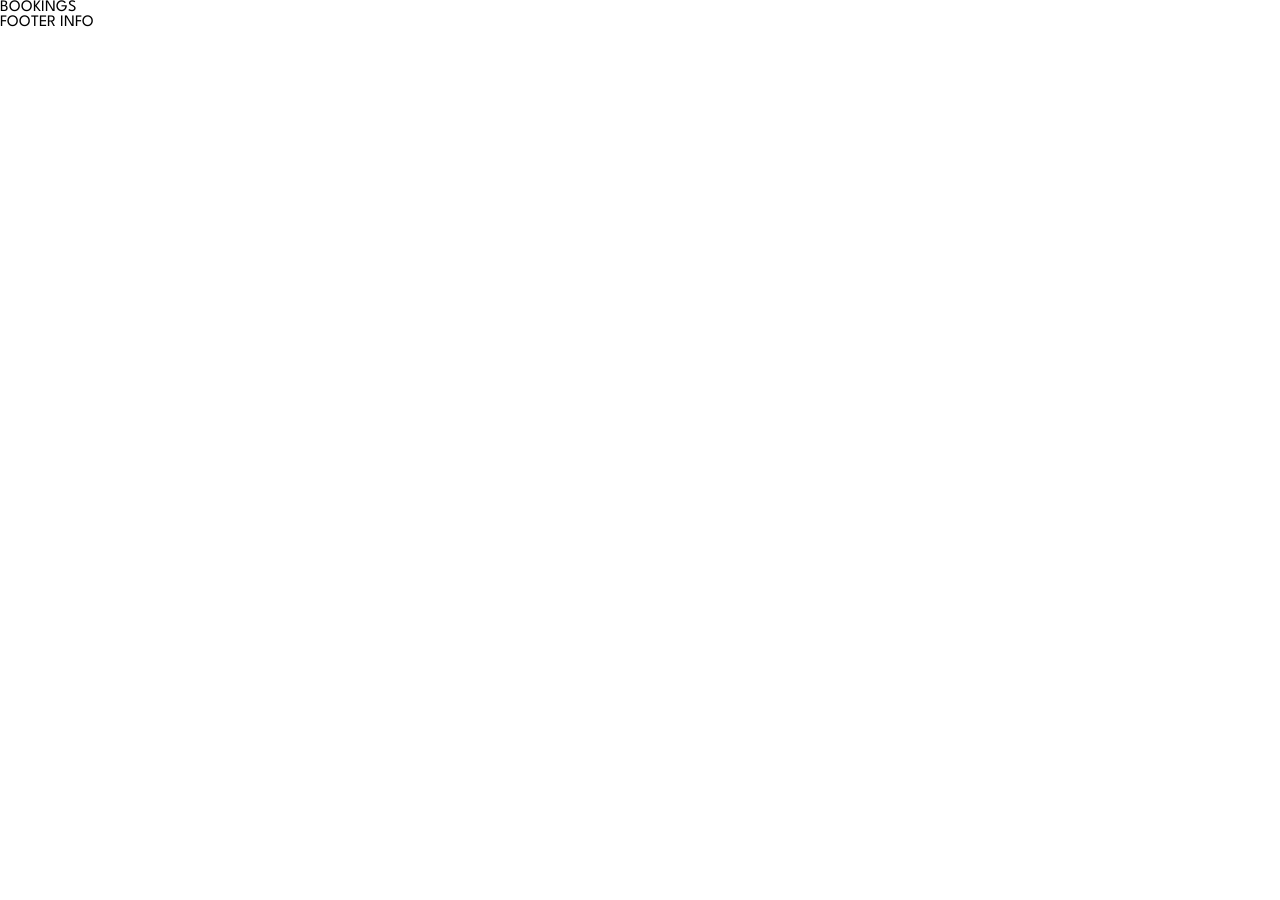
==== booking.html @ 35d2791a "Initial commit" ====
<!DOCTYPE html>
<html lang="en">

<head>
    <meta charset="UTF-8">
    <meta name="viewport" content="width=device-width, initial-scale=1.0">
    <title>Book a table | Dine</title>

    <meta
        name="description"
        content="Reserve your table at Dine and enjoy exceptional food, locally sourced produce and an unforgettable dining experience."
    >

    <link rel="stylesheet" href="/assets/css/styles.css">
</head>

<body class="page-booking">
    <main>
        <section id="anchor-id" class="bookings">
            BOOKINGS
        </section>
    </main>
    <footer class="page-footer">
        <div class="section-content-wrapper">
            FOOTER INFO
        </div>
    </footer>

    <script src="/assets/js/main.js"></script>
</body>

</html>
---- assets/css/styles.css ----
@font-face {
    font-family: "League Spartan";
    src: url("/assets/fonts/LeagueSpartan-VariableFont_wght.ttf") format("truetype");
    font-weight: 100 900;
    font-style: normal;
    font-display: swap;
}

/* CSS Reset */

*,
*::before,
*::after {
    box-sizing: border-box;
}

* {
    margin: 0;
    padding: 0;
    font: inherit;
}

html {
    font-size: 16px;
    scroll-behavior: smooth;
}

@media (prefers-reduced-motion: reduce) {
    html {
        scroll-behavior: auto;
    }
}

body {
    position: relative;
    min-height: 100vh;
}

img,
picture,
svg,
video {
    display: block;
    max-width: 100%;
}

/* Colors */

:root {
    --colors-neutral-950: #000;
    --colors-neutral-900: #111;
    --colors-neutral-700: #444;
    --colors-neutral-600: #4C4C4C;
    --colors-neutral-400: #8E8E8E;
    --colors-neutral-100: #EDEDED;
    --colors-neutral-0: #FFF;

    --colors-slate-800: #242B37;
    --colors-slate-500: #5C6779;

    --colors-red-500: #B54949;
    --colors-stone-500: #9E7F66;
}

/* Utilities */

/* Typography */

body {
    font-family: "League Spartan", sans-serif;
}

/* Page styles */

.page-home {

}

.page-booking {

}

/* Main styles */

main {

}

/* Footer styles */

.page-footer {

}

/* Section styles */

.hero {

}

.usps {

}

.menu-highlights {

}

.events {

}

.bookings-link {

}

.bookings {
    
}
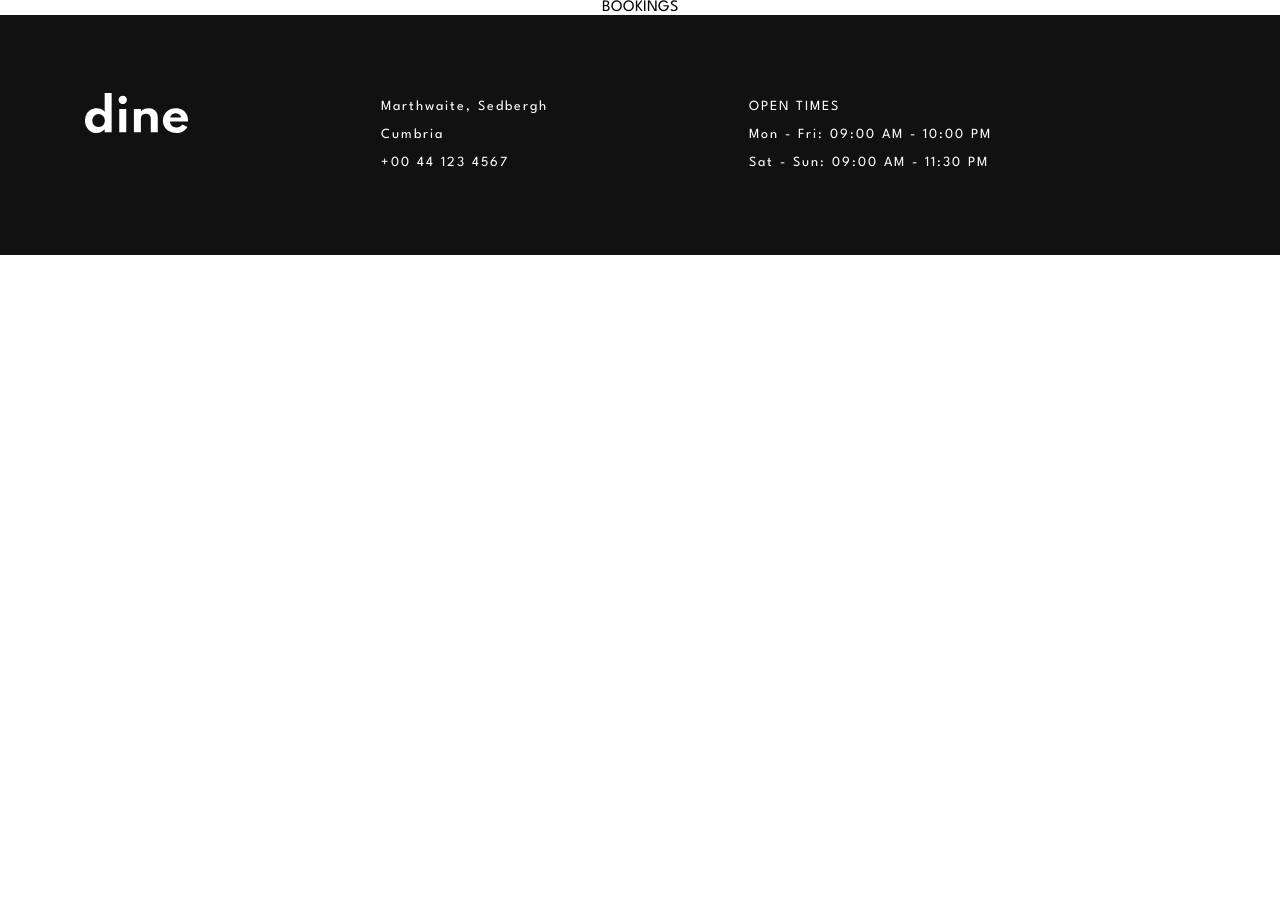
==== commit b248ff73: "Add booking links" ====
--- a/booking.html
+++ b/booking.html
@@ -6,10 +6,8 @@
     <meta name="viewport" content="width=device-width, initial-scale=1.0">
     <title>Book a table | Dine</title>
 
-    <meta
-        name="description"
-        content="Reserve your table at Dine and enjoy exceptional food, locally sourced produce and an unforgettable dining experience."
-    >
+    <meta name="description"
+        content="Reserve your table at Dine and enjoy exceptional food, locally sourced produce and an unforgettable dining experience.">
 
     <link rel="stylesheet" href="/assets/css/styles.css">
 </head>
@@ -22,7 +20,23 @@
     </main>
     <footer class="page-footer">
         <div class="section-content-wrapper">
-            FOOTER INFO
+            <img src="assets/images/logo.svg" alt="" class="logo">
+            <div class="footer-info-wrapper paragraph-xsmall">
+                <address class="contact">
+                    <p>
+                        Marthwaite, Sedbergh<br>
+                        Cumbria<br>
+                        <a href="tel:+00441234567" class="phone">+00 44 123 4567</a>
+                    </p>
+                </address>
+                <div class="opening-hours">
+                    <p>
+                        Open Times<br>
+                        Mon - Fri: 09:00 AM - 10:00 PM<br>
+                        Sat - Sun: 09:00 AM - 11:30 PM
+                    </p>
+                </div>
+            </div>
         </div>
     </footer>
 
--- a/assets/css/styles.css
+++ b/assets/css/styles.css
@@ -64,56 +64,1014 @@
 
 /* Utilities */
 
+.visibility-hidden {
+    position: absolute;
+    width: 1px;
+    height: 1px;
+    padding: 0;
+    margin: -1px;
+    overflow: hidden;
+    clip: rect(0, 0, 0, 0);
+    white-space: nowrap;
+    border: 0;
+}
+
+.animated-title {
+    opacity: 0;
+    transition: opacity 1s ease-in-out;
+
+    &.is-visible {
+        opacity: 1;
+    }
+}
+
 /* Typography */
 
 body {
     font-family: "League Spartan", sans-serif;
 }
 
+.heading-1 {
+    font-size: 2rem;
+    font-style: normal;
+    font-weight: 300;
+    line-height: 125%;
+    letter-spacing: -0.025rem;
+
+    @media screen and (min-width: 768px) {
+        font-size: 3rem;
+        line-height: 133%;
+        letter-spacing: -0.0375rem;
+
+        @media screen and (min-width: 1024px) {
+            font-size: 5rem;
+            font-weight: 300;
+            line-height: 100%;
+            letter-spacing: -0.0625rem;
+        }
+    }
+}
+
+.heading-2 {
+    font-feature-settings: 'liga' off, 'clig' off;
+    font-size: 2rem;
+    font-style: normal;
+    font-weight: 700;
+    line-height: 125%;
+    letter-spacing: -0.025rem;
+    text-wrap: balance;
+
+    @media screen and (min-width: 768px) {
+        font-size: 3rem;
+        line-height: 100%;
+        letter-spacing: -0.03125rem;
+    }
+}
+
+.heading-3 {
+    font-feature-settings: 'liga' off, 'clig' off;
+    font-size: 1.25rem;
+    font-style: normal;
+    font-weight: 700;
+    line-height: 120%;
+    letter-spacing: -0.01563rem;
+    text-wrap: balance;
+}
+
+.paragraph-regular {
+    font-size: 1rem;
+    font-style: normal;
+    font-weight: 400;
+    line-height: 162.5%;
+
+    @media screen and (min-width: 768px) {
+        font-size: 1.25rem;
+        line-height: 1.875rem;
+    }
+}
+
+.paragraph-small {
+    font-size: 1rem;
+    font-style: normal;
+    font-weight: 400;
+    line-height: 162.5%;
+}
+
+.paragraph-xsmall {
+    font-feature-settings: 'liga' off, 'clig' off;
+    font-size: 0.875rem;
+    font-style: normal;
+    font-weight: 400;
+    line-height: 200%;
+    letter-spacing: 0.125rem;
+}
+
+.btn-book-a-table {
+    font-size: 1.0625rem;
+    font-style: normal;
+    font-weight: 600;
+    line-height: 95%;
+    letter-spacing: 0.15625rem;
+}
+
+.btn-event {
+    font-feature-settings: 'liga' off, 'clig' off;
+    font-size: 1.0625rem;
+    font-style: normal;
+    font-weight: 600;
+    line-height: 95%;
+    letter-spacing: 0.15625rem;
+    text-transform: uppercase;
+}
+
 /* Page styles */
 
-.page-home {
-
-}
-
-.page-booking {
-
-}
+.page-home {}
+
+.page-booking {}
 
 /* Main styles */
 
 main {
-
+    width: 100%;
 }
 
 /* Footer styles */
 
 .page-footer {
-
+    width: 100%;
+    min-height: 440px;
+    display: flex;
+    justify-content: center;
+    align-items: center;
+    overflow: hidden;
+    background-color: var(--colors-neutral-900);
+    color: var(--colors-neutral-0);
+
+    @media screen and (min-width: 768px) {
+        min-height: 328px;
+
+        @media screen and (min-width: 1024px) {
+            min-height: 240px;
+        }
+    }
+
+    .section-content-wrapper {
+        width: 87.2%;
+        display: flex;
+        flex-direction: column;
+        align-items: center;
+        gap: 40px;
+
+        @media screen and (min-width: 768px) {
+            width: 89.71%;
+            flex-direction: row;
+            justify-content: space-between;
+            align-items: flex-start;
+
+            @media screen and (min-width: 1024px) {
+                width: calc(100% - 40px);
+                max-width: 1110px;
+            }
+        }
+
+        .footer-info-wrapper {
+            display: flex;
+            flex-direction: column;
+            align-items: center;
+            gap: 32px;
+            text-align: center;
+
+            @media screen and (min-width: 768px) {
+                width: 66.18%;
+                align-items: flex-start;
+                text-align: left;
+
+                @media screen and (min-width: 1024px) {
+                    width: 73.33%;
+                    flex-direction: row;
+                    gap: unset;
+                    justify-content: space-between;
+                }
+            }
+
+            .contact {
+                @media screen and (min-width: 1024px) {
+                    width: 29.98%;
+                }
+
+                .phone {
+                    &:link,
+                    &:visited,
+                    &:hover,
+                    &:active {
+                        color: var(--colors-neutral-0);
+                        text-decoration: none;
+                    }
+                }
+            }
+
+            .opening-hours {
+                @media screen and (min-width: 1024px) {
+                    width: 54.79%;
+                }
+
+                p {
+                    &::first-line {
+                        text-transform: uppercase;
+                    }
+                }
+            }
+        }
+    }
 }
 
 /* Section styles */
 
+/* -- All sections styles */
+
+section {
+    width: 100%;
+    display: flex;
+    justify-content: center;
+    overflow: hidden;
+
+    .section-content-wrapper {
+        width: 87.2%;
+
+        @media screen and (min-width: 768px) {
+            width: 74.74%;
+
+            @media screen and (min-width: 1024px) {
+                width: calc(100% - 40px);
+                max-width: 1110px;
+            }
+        }
+    }
+}
+
+/* -- Single sections styles */
+
 .hero {
-
+    min-height: 748px;
+
+    background-image: image-set(url("../images/homepage/hero-bg-mobile.jpg") 1x,
+            url("../images/homepage/hero-bg-mobile@2x.jpg") 2x);
+
+    background-size: cover;
+    background-position: center;
+    background-repeat: no-repeat;
+
+    @media screen and (min-width: 768px) {
+        min-height: 992px;
+
+        background-image: image-set(url("../images/homepage/hero-bg-tablet.jpg") 1x,
+                url("../images/homepage/hero-bg-tablet@2x.jpg") 2x);
+
+        @media screen and (min-width: 1024px) {
+            min-height: 820px;
+
+            background-image: image-set(url("../images/homepage/hero-bg-desktop.jpg") 1x,
+                    url("../images/homepage/hero-bg-desktop@2x.jpg") 2x);
+        }
+    }
+
+    .section-content-wrapper {
+        display: flex;
+        flex-direction: column;
+        align-items: center;
+        padding-top: 232px;
+        color: var(--colors-neutral-0);
+        text-align: center;
+
+        @media screen and (min-width: 768px) {
+            width: 89.71%;
+            padding-top: 374px;
+
+            @media screen and (min-width: 1024px) {
+                align-items: flex-start;
+                padding-top: 65px;
+                text-align: left;
+
+                &>* {
+                    max-width: 508px;
+                }
+            }
+        }
+
+        .hero-heading {
+            margin-top: 40px;
+
+            @media screen and (min-width: 1024px) {
+                margin-top: 153px;
+            }
+        }
+
+        .hero-paragraph {
+            margin-top: 20px;
+
+            @media screen and (min-width: 1024px) {
+                margin-top: 10px;
+            }
+        }
+
+        .btn-book-a-table {
+            margin-top: 48px;
+
+            @media screen and (min-width: 768px) {
+                margin-top: 56px;
+
+                @media screen and (min-width: 1024px) {
+                    margin-top: 40px;
+                }
+            }
+        }
+    }
 }
 
 .usps {
-
+    position: relative;
+    margin-top: -72px;
+    padding-bottom: 106px;
+
+    @media screen and (min-width: 768px) {
+        margin-top: -96px;
+        padding-bottom: 120px;
+
+        @media screen and (min-width: 1024px) {
+            margin-top: -70px;
+            margin-bottom: -80px;
+            padding-bottom: 0;
+        }
+    }
+
+    &::before {
+        @media screen and (min-width: 768px) {
+            content: "";
+            position: absolute;
+            top: 196px;
+            right: 50.78%;
+            width: 895px;
+            height: 320px;
+            background-image: url("/assets/images/patterns/pattern-curve-top-right.svg");
+            background-repeat: no-repeat;
+
+            @media screen and (min-width: 1024px) {
+                top: 320px;
+                right: unset;
+                left: 0;
+            }
+        }
+    }
+
+    &::after {
+        @media screen and (min-width: 768px) {
+            content: "";
+            position: absolute;
+            bottom: 0;
+            left: 50%;
+            width: 895px;
+            height: 320px;
+            background-image: url("/assets/images/patterns/pattern-curve-top-left.svg");
+            background-repeat: no-repeat;
+
+            @media screen and (min-width: 1024px) {
+                bottom: 80px;
+                left: unset;
+                right: 0;
+            }
+        }
+    }
+
+    .section-content-wrapper {
+        display: flex;
+        flex-direction: column;
+        align-items: center;
+        gap: 106px;
+        text-align: center;
+        color: var(--colors-slate-800);
+
+        @media screen and (min-width: 768px) {
+            gap: 120px;
+
+            @media screen and (min-width: 1024px) {
+                gap: 121px;
+                text-align: left;
+            }
+        }
+
+        .usp {
+            display: flex;
+            flex-direction: column;
+            align-items: center;
+
+            @media screen and (min-width: 1024px) {
+                flex-direction: row;
+                justify-content: space-between;
+            }
+
+            &.usp-bottom {
+                @media screen and (min-width: 1024px) {
+                    flex-direction: row-reverse;
+                }
+            }
+
+            .usp-image {
+                margin-bottom: 48px;
+                box-shadow: 0 75px 100px -50px rgba(56, 66, 85, 0.50);
+
+                @media screen and (min-width: 768px) {
+                    margin-bottom: 56px;
+
+                    @media screen and (min-width: 1024px) {
+                        width: 48.64%;
+                        margin-bottom: 0;
+                    }
+                }
+
+                &.image-right {
+                    position: relative;
+
+                    &::after {
+                        @media screen and (min-width: 768px) {
+                            content: "";
+                            position: absolute;
+                            bottom: 56px;
+                            right: -58px;
+                            width: 160px;
+                            height: 76px;
+                            background-image: url("/assets/images/patterns/pattern-lines.svg");
+                            background-repeat: no-repeat;
+
+                            @media screen and (min-width: 1024px) {
+                                bottom: 362px;
+                                right: -114px;
+                            }
+                        }
+                    }
+                }
+            }
+
+            .usp-text {
+                display: flex;
+                flex-direction: column;
+                align-items: center;
+
+                @media screen and (min-width: 768px) {
+                    width: 79.76%;
+
+                    @media screen and (min-width: 1024px) {
+                        width: 40.09%;
+                        align-items: flex-start;
+                    }
+                }
+
+                .usp-divider {
+                    margin-bottom: 32px;
+
+                    @media screen and (min-width: 768px) {
+                        margin-bottom: 40px;
+
+                        @media screen and (min-width: 1024px) {
+                            margin-bottom: 48px;
+                        }
+                    }
+                }
+
+                .usp-heading {
+                    margin-bottom: 12px;
+
+                    @media screen and (min-width: 768px) {
+                        margin-bottom: 24px;
+                    }
+                }
+            }
+        }
+    }
 }
 
 .menu-highlights {
-
+    background-color: var(--colors-neutral-900);
+
+    .section-content-wrapper {
+        display: flex;
+        flex-direction: column;
+        align-items: center;
+        padding: 90px 0 47px 0;
+        text-align: center;
+        color: var(--colors-neutral-0);
+
+        @media screen and (min-width: 768px) {
+            padding: 97px 0 73px 0;
+
+            @media screen and (min-width: 1024px) {
+                flex-direction: row;
+                justify-content: space-between;
+                align-items: flex-start;
+                padding: 200px 0 120px 0;
+                text-align: left;
+            }
+        }
+
+        .intro {
+            display: flex;
+            flex-direction: column;
+            align-items: center;
+            margin-bottom: 56px;
+
+            @media screen and (min-width: 768px) {
+                width: 77.53%;
+                margin-bottom: unset;
+
+                @media screen and (min-width: 1024px) {
+                    width: 40.09%;
+                    align-items: flex-start;
+                }
+            }
+
+            .highlights-divider {
+                margin-bottom: 40px;
+
+                @media screen and (min-width: 768px) {
+                    margin-bottom: 43px;
+
+                    @media screen and (min-width: 1024px) {
+                        margin-bottom: 48px;
+                    }
+                }
+            }
+
+            .intro-heading {
+                margin-bottom: 12px;
+
+                @media screen and (min-width: 768px) {
+                    margin-bottom: 30px;
+
+                    @media screen and (min-width: 1024px) {
+                        margin-bottom: 24px;
+                    }
+                }
+            }
+        }
+
+        .highlights {
+            display: flex;
+            flex-direction: column;
+            align-items: center;
+            gap: 24px;
+            padding: 24px 0 20px 0;
+            list-style-type: none;
+
+            @media screen and (min-width: 768px) {
+                gap: unset;
+                padding: 24px 0 0 0;
+
+                @media screen and (min-width: 1024px) {
+                    width: 48.65%;
+                    padding: 55px 0 0 0;
+                }
+            }
+
+            .highlight {
+                display: flex;
+                flex-direction: column;
+                align-items: center;
+                padding: 0 0 20px 0;
+                border-bottom: 1px solid rgb(from var(--colors-neutral-0) r g b / 0.1494);
+
+                @media screen and (min-width: 768px) {
+                    flex-direction: row;
+                    align-items: flex-start;
+                    gap: 62px;
+                    padding: 24px 0;
+
+                    @media screen and (min-width: 1024px) {
+                        &:first-child {
+                            padding: 0 0 24px 0;
+                        }
+
+                        &:last-child {
+                            padding: 24px 0 0 0;
+                        }
+                    }
+                }
+
+                &:last-child {
+                    border-bottom: unset;
+                }
+
+                .highlight-image {
+                    margin-bottom: 40px;
+
+                    @media screen and (min-width: 768px) {
+                        position: relative;
+                        width: 128px;
+                        height: 96px;
+                        flex: 0 0 128px;
+                        margin-bottom: unset;
+
+                        &::after {
+                            content: "";
+                            position: absolute;
+                            top: 18px;
+                            right: -32px;
+                            width: 32px;
+                            height: 1px;
+                            background-color: var(--colors-stone-500);
+                        }
+
+                        img {
+                            width: 100%;
+                            height: 100%;
+                            object-fit: cover;
+                        }
+                    }
+                }
+
+                .highlight-description {
+                    @media screen and (min-width: 768px) {
+                        padding: 7px 0;
+                        text-align: left;
+                    }
+
+                    .highlight-heading {
+                        margin-bottom: 8px;
+
+                        @media screen and (min-width: 768px) {
+                            margin-bottom: 6px;
+                        }
+                    }
+                }
+            }
+        }
+    }
 }
 
 .events {
-
+    position: relative;
+
+    &::before {
+        @media screen and (min-width: 768px) {
+            content: "";
+            position: absolute;
+            top: 0;
+            right: 50.78%;
+            width: 895px;
+            height: 320px;
+            background-image: url("/assets/images/patterns/pattern-curve-top-right.svg");
+            background-repeat: no-repeat;
+
+            @media screen and (min-width: 1024px) {
+                right: 62.15%;
+            }
+        }
+    }
+
+    .section-content-wrapper {
+        padding: 80px 0 95px 0;
+
+        @media screen and (min-width: 768px) {
+            padding: 120px 0 121px 0;
+
+            @media screen and (min-width: 1024px) {
+                padding: 160px 0;
+                display: flex;
+                justify-content: center;
+                gap: 120px;
+            }
+        }
+
+        .events-images-container {
+            position: relative;
+            display: grid;
+            justify-content: center;
+
+            @media screen and (min-width: 1024px) {
+                width: 48.65%;
+            }
+
+            &::before {
+                @media screen and (min-width: 768px) {
+                    content: "";
+                    position: absolute;
+                    top: -38px;
+                    left: -58px;
+                    z-index: 10;
+                    width: 160px;
+                    height: 76px;
+                    background-image: url("/assets/images/patterns/pattern-lines.svg");
+                    background-repeat: no-repeat;
+
+                    @media screen and (min-width: 1024px) {
+                        left: -40px;
+                    }
+                }
+            }
+
+            .events-image {
+                width: fit-content;
+                grid-area: 1/1;
+                opacity: 0;
+                transition: opacity .8s ease-in-out;
+                box-shadow: 0 75px 100px -50px rgba(56, 66, 85, 0.50);
+
+                &.active {
+                    opacity: 1;
+                }
+            }
+        }
+
+        .events-wrapper {
+            display: flex;
+            flex-direction: column-reverse;
+
+            @media screen and (min-width: 1024px) {
+                width: 40.09%;
+                flex-direction: column;
+                justify-content: center;
+            }
+
+            .events-descriptions-container {
+                display: grid;
+
+                @media screen and (min-width: 768px) {
+                    justify-items: center;
+
+                    @media screen and (min-width: 1024px) {
+                        justify-items: unset;
+                    }
+                }
+
+                .event-panel {
+                    grid-area: 1/1;
+                    opacity: 0;
+                    transition: opacity .8s ease-in-out;
+                    position: relative;
+                    z-index: 0;
+
+                    @media screen and (min-width: 768px) {
+                        width: 79.62%;
+
+                        @media screen and (min-width: 1024px) {
+                            width: unset;
+                        }
+                    }
+
+                    &.active {
+                        opacity: 1;
+                        z-index: 1;
+                    }
+
+                    .event-panel-heading {
+                        margin-bottom: 10px;
+                        color: var(--colors-slate-800);
+                        text-align: center;
+
+                        @media screen and (min-width: 768px) {
+                            margin-bottom: 20px;
+
+                            @media screen and (min-width: 1024px) {
+                                text-align: left;
+                            }
+                        }
+                    }
+
+                    .event-panel-paragraph {
+                        margin-bottom: 30px;
+                        text-align: center;
+
+                        @media screen and (min-width: 768px) {
+                            margin-bottom: 56px;
+
+                            @media screen and (min-width: 1024px) {
+                                margin-bottom: 26px;
+                                text-align: left;
+                            }
+                        }
+                    }
+                }
+
+                .btn-book-a-table {
+                    margin: 0 auto;
+
+                    @media screen and (min-width: 1024px) {
+                        margin: 0;
+                    }
+                }
+            }
+
+            .events-list {
+                padding: 37px 0 28px 0;
+                list-style-type: none;
+
+                @media screen and (min-width: 768px) {
+                    margin: 0 -58px;
+                    padding: 57px 0 48px 0;
+                    display: flex;
+                    justify-content: center;
+                    gap: 10px;
+
+                    @media screen and (min-width: 1024px) {
+                        margin: unset;
+                        padding: 80px 0 0 0;
+                        display: flex;
+                        flex-direction: column;
+                        justify-content: unset;
+                        gap: 24px;
+                    }
+                }
+
+                li {
+                    min-height: 40px;
+                    display: flex;
+                    align-items: center;
+
+                    @media screen and (min-width: 768px) {
+                        width: 223px;
+                        min-height: 37px;
+                        align-items: flex-start;
+
+                        @media screen and (min-width: 1024px) {
+                            min-height: 16px;
+                        }
+                    }
+
+                    .btn-event {
+                        position: relative;
+                        width: 100%;
+                        border: none;
+                        background-color: transparent;
+                        color: var(--colors-neutral-600);
+                        opacity: .5;
+                        padding-bottom: 0;
+                        transition: padding-bottom .3s ease-in-out, opacity .3s ease-in-out;
+
+                        @media screen and (min-width: 768px) {
+                            height: 100%;
+                            display: flex;
+                            justify-content: center;
+
+                            @media screen and (min-width: 1024px) {
+                                justify-content: flex-start;
+                            }
+                        }
+
+                        &:after {
+                            content: "";
+                            position: absolute;
+                            bottom: 0;
+                            left: 50%;
+                            transform: translateX(-50%);
+                            width: 0;
+                            height: 1px;
+                            background-color: var(--colors-stone-500);
+                            transition: width .3s ease-in-out;
+
+                            @media screen and (min-width: 1024px) {
+                                bottom: unset;
+                                top: 50%;
+                                transform: translateY(-50%);
+                                left: -127px;
+                                z-index: -10;
+                            }
+                        }
+
+                        &.active {
+                            position: relative;
+                            padding-bottom: 10px;
+                            opacity: 1;
+
+                            @media screen and (min-width: 1024px) {
+                                padding-bottom: unset;
+                            }
+
+                            &::after {
+                                width: 48px;
+
+                                @media screen and (min-width: 1024px) {
+                                    width: 95px;
+                                }
+                            }
+                        }
+
+                        @media(hover: hover) {
+                            &:hover {
+                                cursor: pointer;
+                            }
+                        }
+                    }
+                }
+            }
+        }
+    }
 }
 
 .bookings-link {
-
+    min-height: 328px;
+    padding: 82px 0;
+
+    background-image: image-set(url("../images/homepage/ready-bg-mobile.jpg") 1x,
+            url("../images/homepage/ready-bg-mobile@2x.jpg") 2x);
+    background-size: cover;
+    background-position: center;
+    background-repeat: no-repeat;
+
+    @media screen and (min-width: 768px) {
+        min-height: 272px;
+        padding: 68px 0;
+
+        background-image: image-set(url("../images/homepage/ready-bg-tablet.jpg") 1x,
+                url("../images/homepage/ready-bg-tablet@2x.jpg") 2x);
+
+        @media screen and (min-width: 1024px) {
+            min-height: 240px;
+            padding: 0;
+            display: flex;
+            align-items: center;
+
+            background-image: image-set(url("../images/homepage/ready-bg-desktop.jpg") 1x,
+                    url("../images/homepage/ready-bg-desktop@2x.jpg") 2x);
+        }
+    }
+
+    .section-content-wrapper {
+        width: calc(100% - 40px);
+        display: flex;
+        flex-direction: column;
+        align-items: center;
+
+        @media screen and (min-width: 1024px) {
+            flex-direction: row;
+            justify-content: space-between;
+        }
+
+        .bookings-link-heading {
+            margin-bottom: 20px;
+            color: var(--colors-neutral-0);
+            text-align: center;
+
+            @media screen and (min-width: 768px) {
+                margin-bottom: 24px;
+
+                @media screen and (min-width: 1024px) {
+                    margin-bottom: unset;
+                    text-align: left;
+                }
+            }
+        }
+    }
 }
 
 .bookings {
-    
+    .section-content-wrapper {}
+}
+
+/* Element styles */
+
+/* -- Button styles */
+
+.btn-book-a-table {
+    width: 248px;
+    height: 64px;
+    display: flex;
+    justify-content: center;
+    align-items: center;
+    transition: color .3s ease-in, background-color .3s ease-in;
+
+    &:link,
+    &:visited,
+    &:hover,
+    &:active {
+        text-transform: uppercase;
+        text-decoration: none;
+    }
+
+    &.btn-transparent {
+        border: 1px solid var(--colors-neutral-0);
+        color: var(--colors-neutral-0);
+
+        @media(hover: hover) {
+            &:hover {
+                color: var(--colors-neutral-900);
+                background-color: var(--colors-neutral-0);
+            }
+        }
+
+        &:focus-visible {
+            outline: 3px solid var(--colors-neutral-0);
+        }
+    }
+
+    &.btn-solid {
+        border: 1px solid var(--colors-neutral-950);
+        color: var(--colors-neutral-0);
+        background-color: var(--colors-neutral-950);
+
+        @media(hover: hover) {
+            &:hover {
+                color: var(--colors-neutral-900);
+                background-color: transparent;
+            }
+        }
+    }
 }
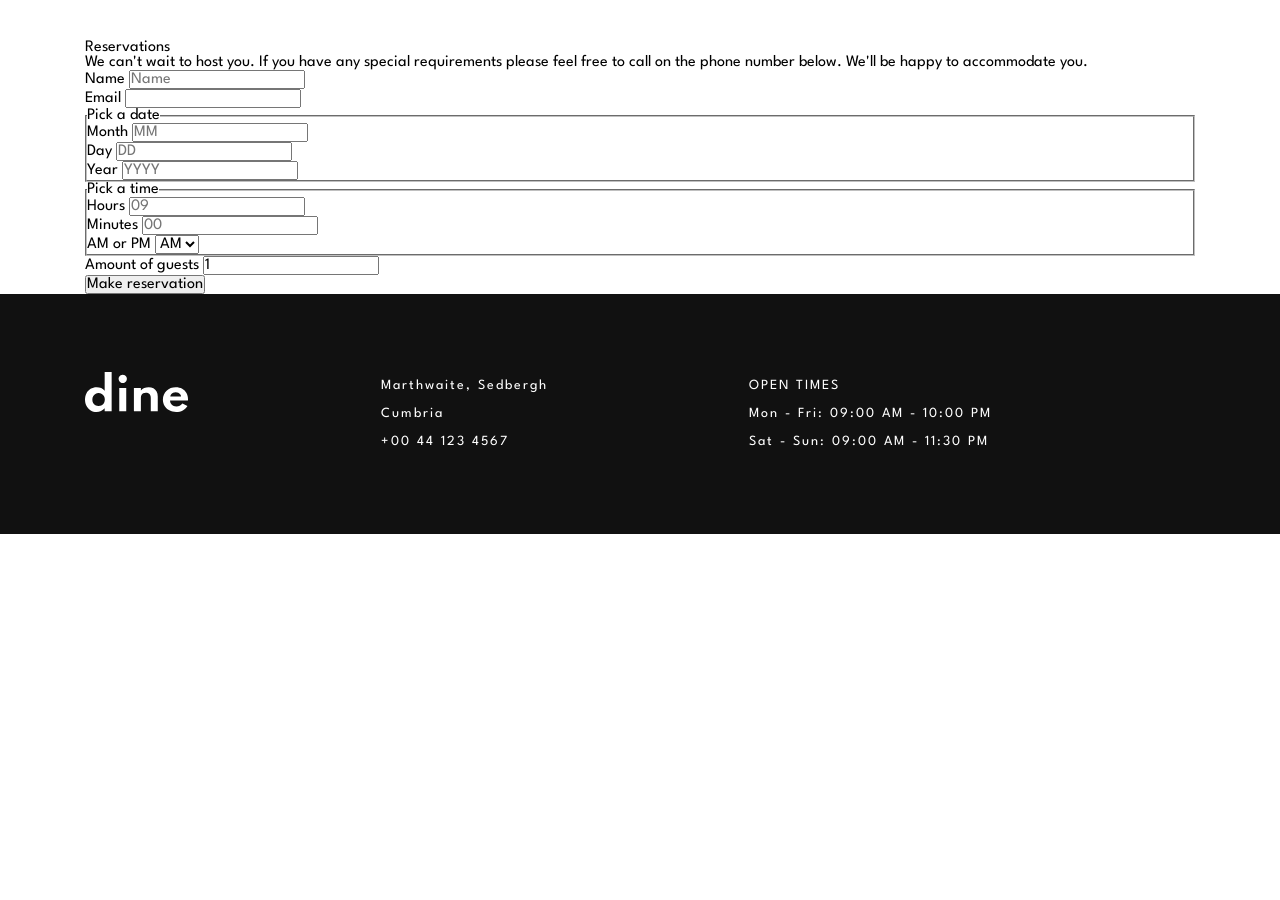
==== commit a4322867: "Add bookings page content" ====
--- a/booking.html
+++ b/booking.html
@@ -4,18 +4,93 @@
 <head>
     <meta charset="UTF-8">
     <meta name="viewport" content="width=device-width, initial-scale=1.0">
-    <title>Book a table | Dine</title>
+    <title>Exquisite dining since 1989 | Dine</title>
 
     <meta name="description"
-        content="Reserve your table at Dine and enjoy exceptional food, locally sourced produce and an unforgettable dining experience.">
+        content="Experience exceptional dining in beautiful country surroundings. Enjoy locally sourced produce and a menu crafted for every occasion at Dine.">
 
+    <link rel="shortcut icon" href="assets/images/favicon-32x32.png" type="image/x-icon">
     <link rel="stylesheet" href="/assets/css/styles.css">
 </head>
 
 <body class="page-booking">
     <main>
         <section id="anchor-id" class="bookings">
-            BOOKINGS
+            <div class="section-content-wrapper">
+                <img src="assets/images/logo.svg" alt="" class="logo">
+                <div class="bookings-content-wrapper">
+                    <div class="text-wrapper">
+                        <h1 class="bookings-heading">
+                            Reservations
+                        </h1>
+                        <p class="bookings-paragraph">
+                            We can't wait to host you. If you have any special requirements please feel free to call on
+                            the
+                            phone number below. We'll be happy to accommodate you.
+                        </p>
+                    </div>
+                    <form action="">
+                        <div class="form-field">
+                            <label for="name">Name</label>
+                            <input type="text" name="name" id="name" placeholder="Name" autocomplete="name" required>
+                        </div>
+                        <div class="form-field">
+                            <label for="email">Email</label>
+                            <input type="email" name="email" id="email" autocomplete="email" required>
+                        </div>
+                        <fieldset class="booking-date">
+                            <legend>Pick a date</legend>
+                            <div class="form-field">
+                                <label for="month">Month</label>
+                                <input type="text" name="month" id="month" inputmode="numeric" maxlength="2"
+                                    pattern="0[1-9]|1[0-2]" placeholder="MM" title="Use a month between 01 and 12"
+                                    required>
+                            </div>
+                            <div class="form-field">
+                                <label for="day">Day</label>
+                                <input type="text" name="day" id="day" inputmode="numeric" maxlength="2"
+                                    pattern="0[1-9]|[12][0-9]|3[01]" placeholder="DD"
+                                    title="Use a day between 01 and 31" required>
+                            </div>
+                            <div class="form-field">
+                                <label for="year">Year</label>
+                                <input type="text" name="year" id="year" inputmode="numeric" maxlength="4"
+                                    pattern="202[6-9]|20[3-9][0-9]|2[1-9][0-9]{2}|[3-9][0-9]{3}"
+                                    placeholder="YYYY" title="Use 2026 or a later year" required>
+                            </div>
+                        </fieldset>
+                        <fieldset class="booking-time">
+                            <legend>Pick a time</legend>
+                            <div class="form-field">
+                                <label for="hours">Hours</label>
+                                <input type="text" id="hours" name="hours" inputmode="numeric" maxlength="2"
+                                    pattern="0[1-9]|1[0-2]" placeholder="09" title="Use an hour between 01 and 12"
+                                    required>
+                            </div>
+                            <div class="form-field">
+                                <label for="minutes">Minutes</label>
+                                <input type="text" id="minutes" name="minutes" inputmode="numeric" maxlength="2"
+                                    pattern="[0-5][0-9]" placeholder="00" title="Use minutes between 00 and 59"
+                                    required>
+                            </div>
+                            <div class="form-field">
+                                <label for="period">AM or PM</label>
+                                <select id="period" name="period" required>
+                                    <option value="AM">AM</option>
+                                    <option value="PM">PM</option>
+                                </select>
+                            </div>
+                        </fieldset>
+                        <div class="form-field">
+                            <label for="amount">Amount of guests</label>
+                            <input type="number" name="amount" id="amount" value="1" min="1" required>
+                        </div>
+                        <button type="submit">
+                            Make reservation
+                        </button>
+                    </form>
+                </div>
+            </div>
         </section>
     </main>
     <footer class="page-footer">
@@ -43,4 +118,4 @@
     <script src="/assets/js/main.js"></script>
 </body>
 
-</html>+</html>
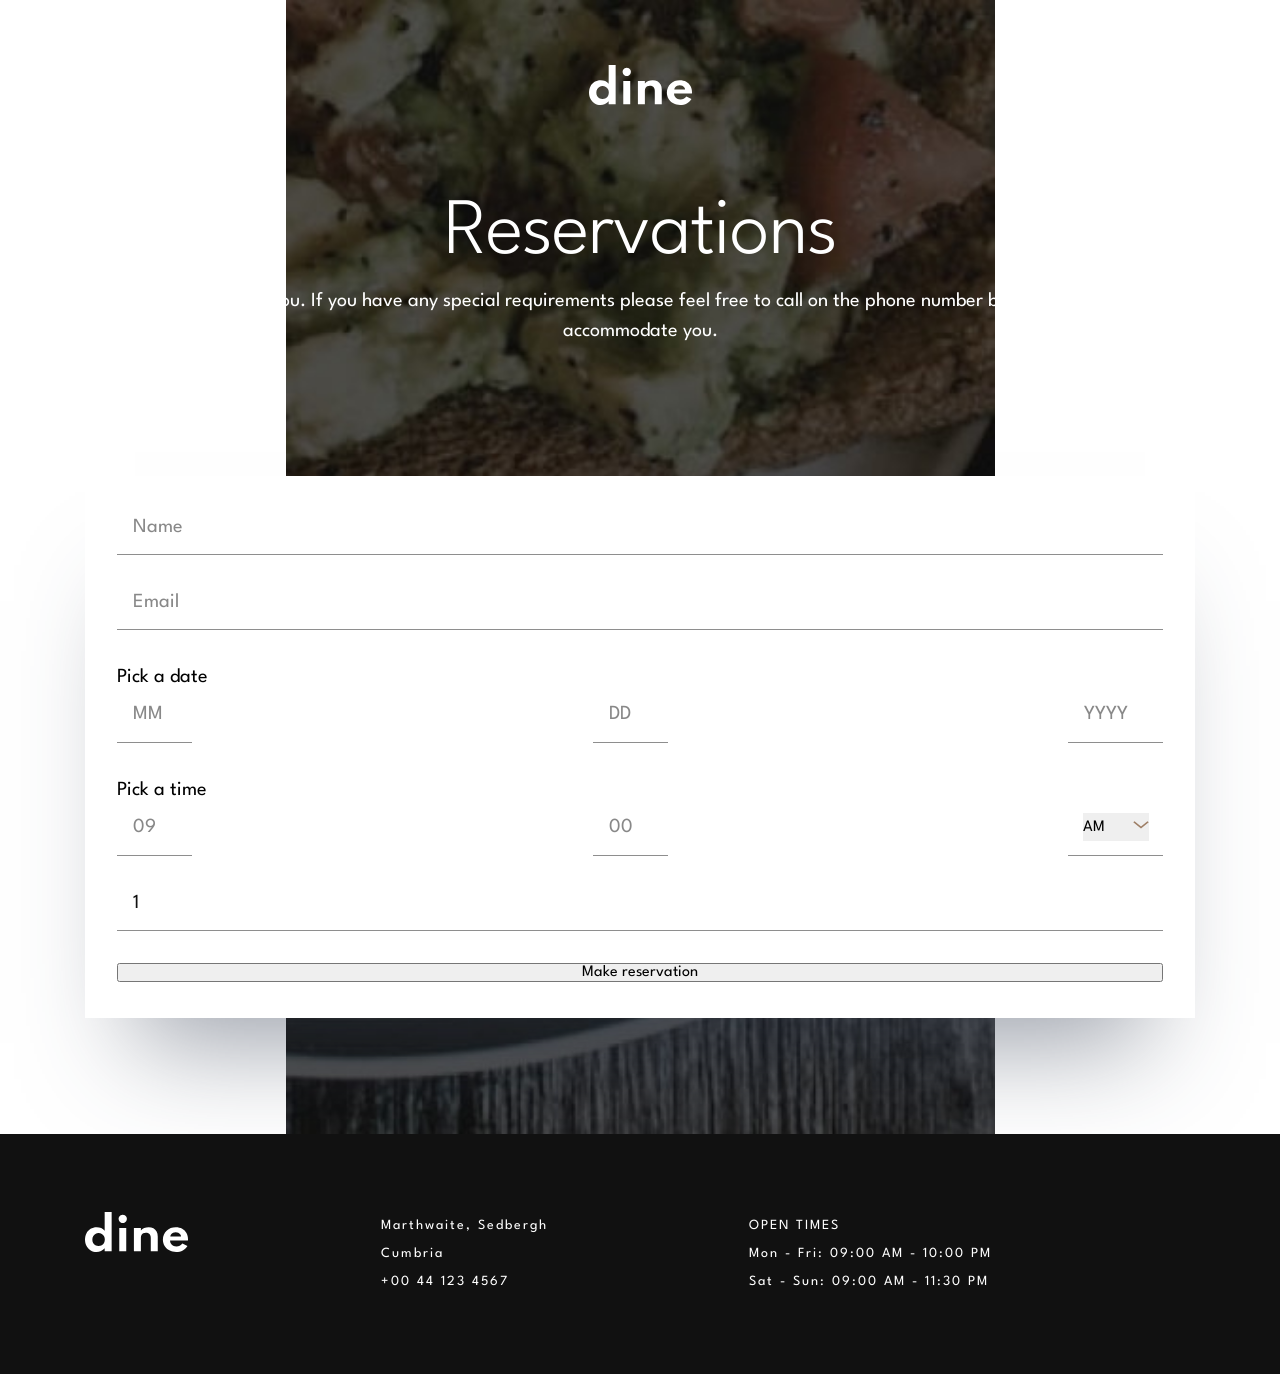
==== commit 093d9c2a: "Add booking page styles" ====
--- a/booking.html
+++ b/booking.html
@@ -20,69 +20,74 @@
                 <img src="assets/images/logo.svg" alt="" class="logo">
                 <div class="bookings-content-wrapper">
                     <div class="text-wrapper">
-                        <h1 class="bookings-heading">
+                        <h1 class="bookings-heading heading-1">
                             Reservations
                         </h1>
-                        <p class="bookings-paragraph">
+                        <p class="bookings-paragraph paragraph-regular">
                             We can't wait to host you. If you have any special requirements please feel free to call on
                             the
                             phone number below. We'll be happy to accommodate you.
                         </p>
                     </div>
-                    <form action="">
+                    <form action="" class="bookings-form">
                         <div class="form-field">
-                            <label for="name">Name</label>
+                            <label for="name" class="visibility-hidden">Name</label>
                             <input type="text" name="name" id="name" placeholder="Name" autocomplete="name" required>
                         </div>
                         <div class="form-field">
-                            <label for="email">Email</label>
-                            <input type="email" name="email" id="email" autocomplete="email" required>
+                            <label for="email" class="visibility-hidden">Email</label>
+                            <input type="email" name="email" id="email" placeholder="Email" autocomplete="email"
+                                required>
                         </div>
                         <fieldset class="booking-date">
                             <legend>Pick a date</legend>
-                            <div class="form-field">
-                                <label for="month">Month</label>
-                                <input type="text" name="month" id="month" inputmode="numeric" maxlength="2"
-                                    pattern="0[1-9]|1[0-2]" placeholder="MM" title="Use a month between 01 and 12"
-                                    required>
-                            </div>
-                            <div class="form-field">
-                                <label for="day">Day</label>
-                                <input type="text" name="day" id="day" inputmode="numeric" maxlength="2"
-                                    pattern="0[1-9]|[12][0-9]|3[01]" placeholder="DD"
-                                    title="Use a day between 01 and 31" required>
-                            </div>
-                            <div class="form-field">
-                                <label for="year">Year</label>
-                                <input type="text" name="year" id="year" inputmode="numeric" maxlength="4"
-                                    pattern="202[6-9]|20[3-9][0-9]|2[1-9][0-9]{2}|[3-9][0-9]{3}"
-                                    placeholder="YYYY" title="Use 2026 or a later year" required>
+                            <div class="form-field-wrapper">
+                                <div class="form-field">
+                                    <label for="month" class="visibility-hidden">Month</label>
+                                    <input type="text" name="month" id="month" inputmode="numeric" maxlength="2"
+                                        pattern="0[1-9]|1[0-2]" placeholder="MM" title="Use a month between 01 and 12"
+                                        required>
+                                </div>
+                                <div class="form-field">
+                                    <label for="day" class="visibility-hidden">Day</label>
+                                    <input type="text" name="day" id="day" inputmode="numeric" maxlength="2"
+                                        pattern="0[1-9]|[12][0-9]|3[01]" placeholder="DD"
+                                        title="Use a day between 01 and 31" required>
+                                </div>
+                                <div class="form-field">
+                                    <label for="year" class="visibility-hidden">Year</label>
+                                    <input type="text" name="year" id="year" inputmode="numeric" maxlength="4"
+                                        pattern="202[6-9]|20[3-9][0-9]|2[1-9][0-9]{2}|[3-9][0-9]{3}" placeholder="YYYY"
+                                        title="Use 2026 or a later year" required>
+                                </div>
                             </div>
                         </fieldset>
                         <fieldset class="booking-time">
                             <legend>Pick a time</legend>
-                            <div class="form-field">
-                                <label for="hours">Hours</label>
-                                <input type="text" id="hours" name="hours" inputmode="numeric" maxlength="2"
-                                    pattern="0[1-9]|1[0-2]" placeholder="09" title="Use an hour between 01 and 12"
-                                    required>
-                            </div>
-                            <div class="form-field">
-                                <label for="minutes">Minutes</label>
-                                <input type="text" id="minutes" name="minutes" inputmode="numeric" maxlength="2"
-                                    pattern="[0-5][0-9]" placeholder="00" title="Use minutes between 00 and 59"
-                                    required>
-                            </div>
-                            <div class="form-field">
-                                <label for="period">AM or PM</label>
-                                <select id="period" name="period" required>
-                                    <option value="AM">AM</option>
-                                    <option value="PM">PM</option>
-                                </select>
+                            <div class="form-field-wrapper">
+                                <div class="form-field">
+                                    <label for="hours" class="visibility-hidden">Hours</label>
+                                    <input type="text" id="hours" name="hours" inputmode="numeric" maxlength="2"
+                                        pattern="0[1-9]|1[0-2]" placeholder="09" title="Use an hour between 01 and 12"
+                                        required>
+                                </div>
+                                <div class="form-field">
+                                    <label for="minutes" class="visibility-hidden">Minutes</label>
+                                    <input type="text" id="minutes" name="minutes" inputmode="numeric" maxlength="2"
+                                        pattern="[0-5][0-9]" placeholder="00" title="Use minutes between 00 and 59"
+                                        required>
+                                </div>
+                                <div class="form-field">
+                                    <label for="period" class="visibility-hidden">AM or PM</label>
+                                    <select id="period" name="period" required>
+                                        <option value="AM">AM</option>
+                                        <option value="PM">PM</option>
+                                    </select>
+                                </div>
                             </div>
                         </fieldset>
                         <div class="form-field">
-                            <label for="amount">Amount of guests</label>
+                            <label for="amount" class="visibility-hidden">Amount of guests</label>
                             <input type="number" name="amount" id="amount" value="1" min="1" required>
                         </div>
                         <button type="submit">
@@ -118,4 +123,4 @@
     <script src="/assets/js/main.js"></script>
 </body>
 
-</html>
+</html>
--- a/assets/css/styles.css
+++ b/assets/css/styles.css
@@ -146,7 +146,7 @@
 
     @media screen and (min-width: 768px) {
         font-size: 1.25rem;
-        line-height: 1.875rem;
+        line-height: 150%;
     }
 }
 
@@ -182,6 +182,15 @@
     line-height: 95%;
     letter-spacing: 0.15625rem;
     text-transform: uppercase;
+}
+
+legend,
+input {
+    font-feature-settings: 'liga' off, 'clig' off;
+    font-size: 1.25rem;
+    font-style: normal;
+    font-weight: 400;
+    line-height: 150%;
 }
 
 /* Page styles */
@@ -261,6 +270,7 @@
                 }
 
                 .phone {
+
                     &:link,
                     &:visited,
                     &:hover,
@@ -1023,7 +1033,96 @@
 }
 
 .bookings {
-    .section-content-wrapper {}
+    background-image: image-set(url("../images/booking/hero-bg-mobile.jpg") 1x,
+            url("../images/booking/hero-bg-mobile@2x.jpg") 2x);
+    background-size: contain;
+    background-position: top;
+    background-repeat: no-repeat;
+
+    .section-content-wrapper {
+        min-height: 1134px;
+        padding: 65px 0 86px 0;
+        display: flex;
+        flex-direction: column;
+        align-items: center;
+        gap: 89px;
+
+        .bookings-content-wrapper {
+            .text-wrapper {
+                margin-bottom: 130px;
+                color: var(--colors-neutral-0);
+                text-align: center;
+
+                .bookings-heading {
+                    margin-bottom: 12px;
+                }
+            }
+
+            .bookings-form {
+                padding: 36px 32px;
+                display: flex;
+                flex-direction: column;
+                gap: 32px;
+                background-color: var(--colors-neutral-0);
+                box-shadow: 0 75px 100px -50px rgba(56, 66, 85, 0.50);
+
+                .form-field {
+                    min-height: 43px;
+                    border-bottom: 1px solid var(--colors-neutral-400);
+
+                    input {
+                        width: 100%;
+                        height: 30px;
+                        padding: 0 16px;
+                        border: none;
+                        color: var(--colors-neutral-900);
+
+                        &::placeholder {
+                            color: rgb(from var(--colors-neutral-900) r g b / 0.5);
+                        }
+                    }
+                }
+
+                fieldset {
+                    border: none;
+
+                    legend {
+                        margin-bottom: 8px;
+                    }
+
+                    .form-field-wrapper {
+                        display: flex;
+                        justify-content: space-between;
+
+                        .form-field {
+                            width: 75px;
+
+                            &:last-child {
+                                width: 95px;
+                            }
+
+                            input {
+                                height: 28px;
+                            }
+
+                            select {
+                                display: block;
+                                width: 66px;
+                                height: 28px;
+                                margin: 0 auto;
+                                border: none;
+                                appearance: none;
+                                background-image: url("../images/icons/icon-arrow.svg");
+                                background-repeat: no-repeat;
+                                background-position: right top 8px;
+                                background-size: 16px 8px;
+                            }
+                        }
+                    }
+                }
+            }
+        }
+    }
 }
 
 /* Element styles */
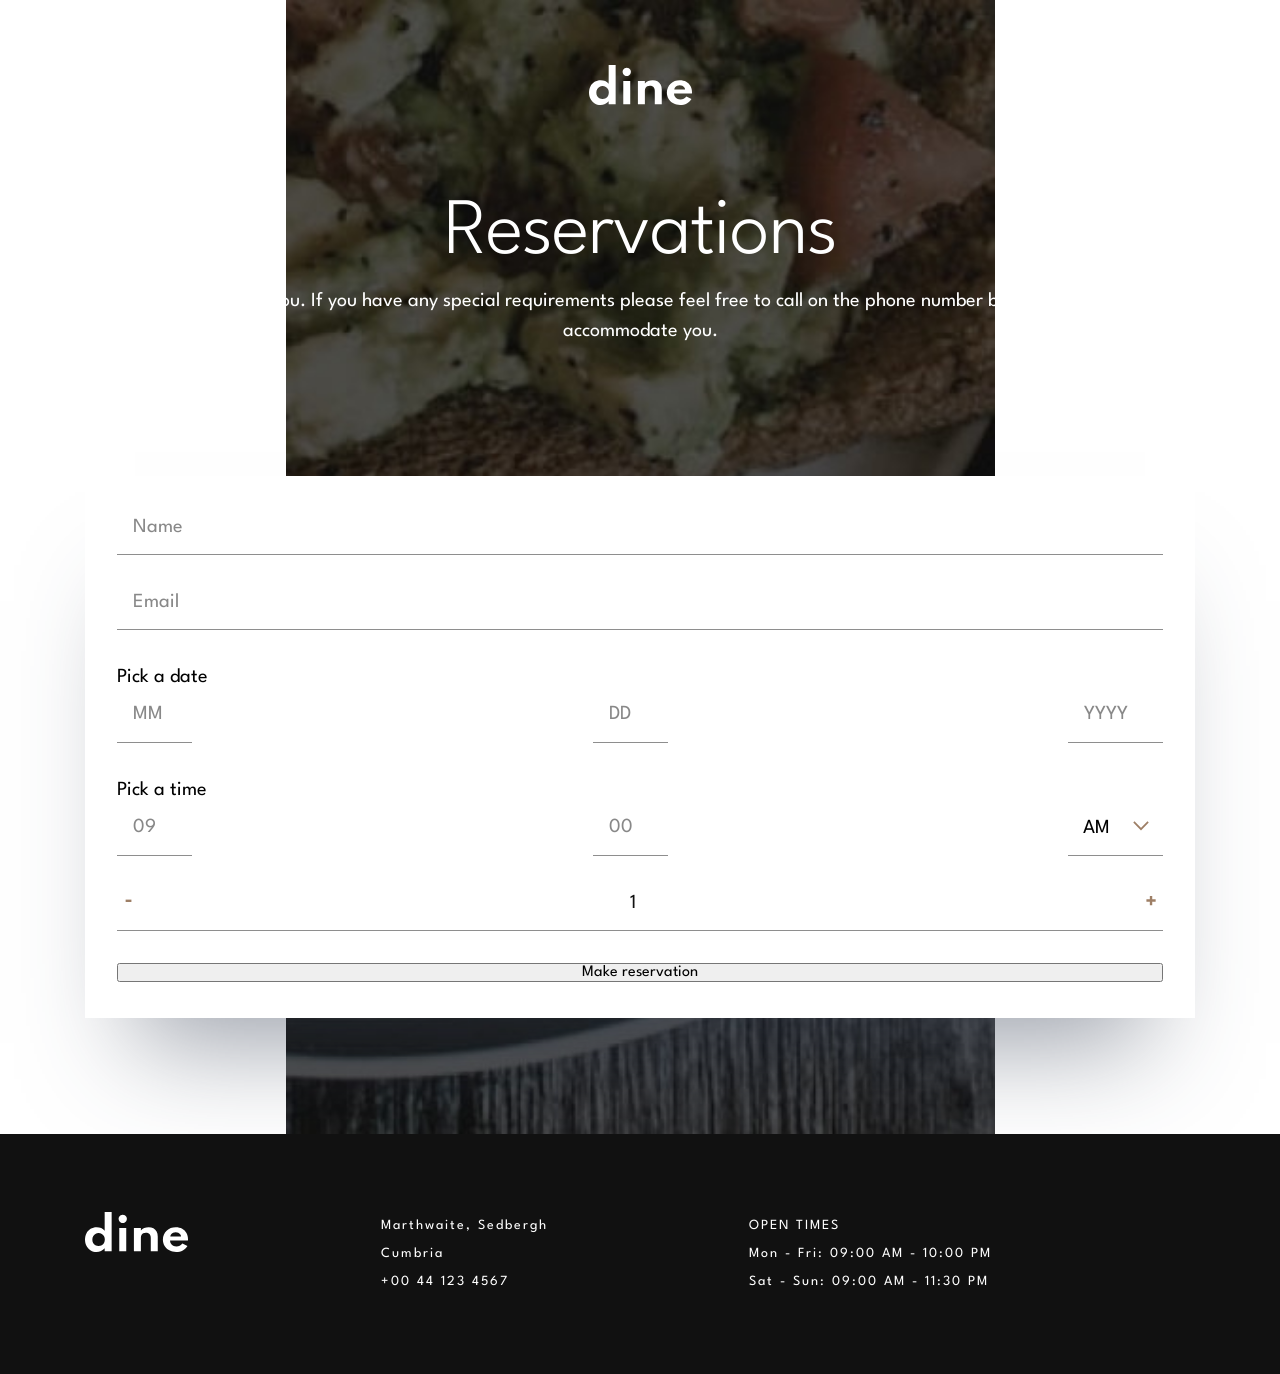
==== commit ddf42ef6: "Add form styles" ====
--- a/booking.html
+++ b/booking.html
@@ -77,18 +77,41 @@
                                         pattern="[0-5][0-9]" placeholder="00" title="Use minutes between 00 and 59"
                                         required>
                                 </div>
-                                <div class="form-field">
+                                <div class="form-field custom-select">
                                     <label for="period" class="visibility-hidden">AM or PM</label>
-                                    <select id="period" name="period" required>
-                                        <option value="AM">AM</option>
-                                        <option value="PM">PM</option>
-                                    </select>
+                                    <input type="hidden" name="period" id="period" value="AM">
+
+                                    <button type="button" class="custom-select-trigger" aria-expanded="false">
+                                        <span class="custom-select-value">AM</span>
+                                    </button>
+
+                                    <ul class="custom-select-options" id="period-options" hidden>
+                                        <li>
+                                            <button class="custom-select-option is-selected" type="button"
+                                                data-value="AM">
+                                                <span class="custom-select-check" aria-hidden="true">
+                                                    <img src="assets/images/icons/icon-check.svg" alt="" class="checkmark">
+                                                </span>
+                                                AM
+                                            </button>
+                                        </li>
+                                        <li>
+                                            <button class="custom-select-option" type="button" data-value="PM">
+                                                <span class="custom-select-check" aria-hidden="true">
+                                                    <img src="assets/images/icons/icon-check.svg" alt="" class="checkmark">
+                                                </span>
+                                                PM
+                                            </button>
+                                        </li>
+                                    </ul>
                                 </div>
                             </div>
                         </fieldset>
-                        <div class="form-field">
+                        <div class="form-field amount-of-guests">
                             <label for="amount" class="visibility-hidden">Amount of guests</label>
-                            <input type="number" name="amount" id="amount" value="1" min="1" required>
+                            <button type="button" class="amount decrease"></button>
+                                <input type="number" name="amount" id="amount" value="1" min="1" required>
+                            <button type="button" class="amount increase"></button>
                         </div>
                         <button type="submit">
                             Make reservation
--- a/assets/css/styles.css
+++ b/assets/css/styles.css
@@ -185,7 +185,9 @@
 }
 
 legend,
-input {
+input,
+.custom-select-trigger,
+.custom-select-option {
     font-feature-settings: 'liga' off, 'clig' off;
     font-size: 1.25rem;
     font-style: normal;
@@ -1083,6 +1085,32 @@
                     }
                 }
 
+                .form-field.amount-of-guests {
+                    display: flex;
+                    justify-content: space-between;
+
+                    .amount {
+                        width: 25px;
+                        height: 25px;
+                        border: none;
+                        background-color: var(--colors-neutral-0);
+                        background-repeat: no-repeat;
+                        background-position: center;
+
+                        &.decrease {
+                            background-image: url("../images/icons/icon-minus.svg");
+                        }
+
+                        &.increase {
+                            background-image: url("../images/icons/icon-plus.svg");
+                        }
+                    }
+
+                    input {
+                        text-align: center;
+                    }
+                }                        
+
                 fieldset {
                     border: none;
 
@@ -1104,18 +1132,64 @@
                             input {
                                 height: 28px;
                             }
-
-                            select {
+                        }
+
+                        .form-field.custom-select {
+                            position: relative;
+
+                            .custom-select-trigger {
                                 display: block;
                                 width: 66px;
                                 height: 28px;
                                 margin: 0 auto;
                                 border: none;
                                 appearance: none;
+                                background-color: transparent;
                                 background-image: url("../images/icons/icon-arrow.svg");
                                 background-repeat: no-repeat;
                                 background-position: right top 8px;
-                                background-size: 16px 8px;
+                                background-size: 16px 10px;
+                                text-align: left;
+                            }
+
+                            .custom-select-options {
+                                position: absolute;
+                                top: 51px;
+                                left: 0;
+                                width: 106px;
+                                padding: 18px 16px 13px 16px;
+                                display: flex;
+                                flex-direction: column;
+                                gap: 16px;
+                                list-style-type: none;
+                                background-color: var(--colors-neutral-0);
+                                box-shadow: 0 15px 25px 0 rgba(56, 66, 85, 0.25);
+
+                                &[hidden] {
+                                    display: none;
+                                }
+
+                                li {
+                                    .custom-select-option {
+                                        width: 100%;
+                                        display: flex;
+                                        justify-content: flex-start;
+                                        align-items: center;
+                                        gap: 12px;
+                                        border: none;
+                                        background-color: var(--colors-neutral-0);
+
+                                        .custom-select-check {
+                                            opacity: 0;
+                                        }
+
+                                        &.is-selected {
+                                            .custom-select-check {
+                                                opacity: 1;
+                                            }
+                                        }
+                                    }
+                                }
                             }
                         }
                     }
@@ -1173,4 +1247,4 @@
             }
         }
     }
-}+}
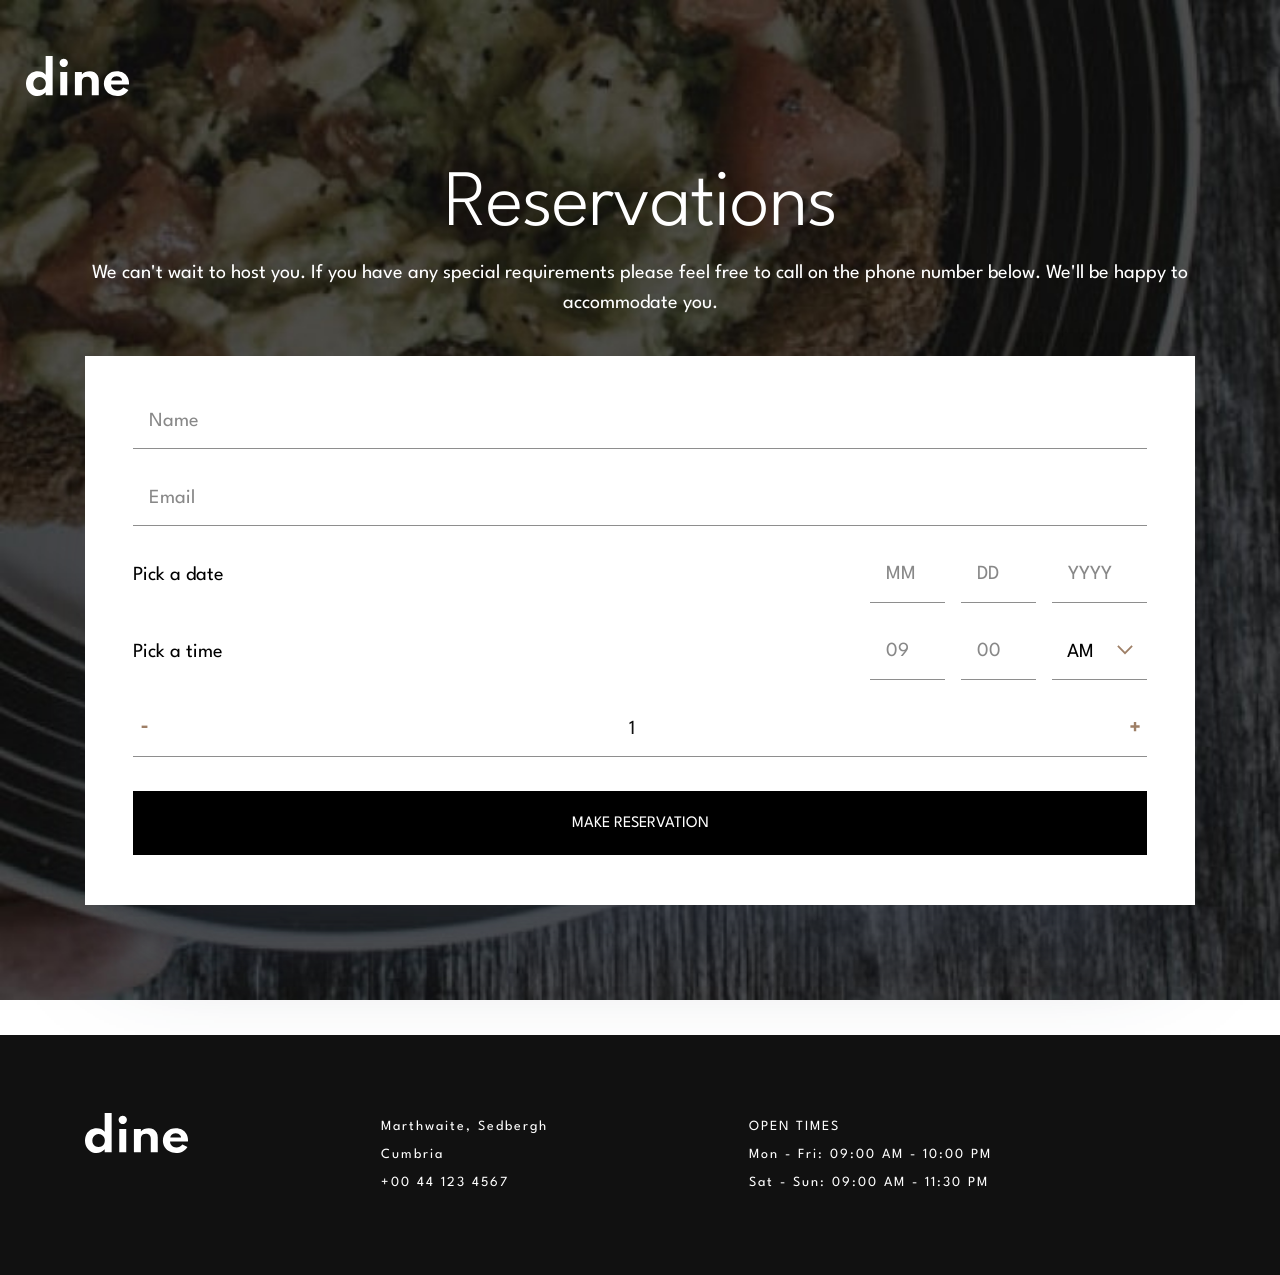
==== commit 899f5d93: "Add tablet styles" ====
--- a/booking.html
+++ b/booking.html
@@ -29,18 +29,21 @@
                             phone number below. We'll be happy to accommodate you.
                         </p>
                     </div>
-                    <form action="" class="bookings-form">
+                    <form action="" class="bookings-form" novalidate>
                         <div class="form-field">
                             <label for="name" class="visibility-hidden">Name</label>
                             <input type="text" name="name" id="name" placeholder="Name" autocomplete="name" required>
+                            <p class="error-message">This field is required</p>
                         </div>
                         <div class="form-field">
                             <label for="email" class="visibility-hidden">Email</label>
                             <input type="email" name="email" id="email" placeholder="Email" autocomplete="email"
                                 required>
+                            <p class="error-message">This field is required</p>
                         </div>
                         <fieldset class="booking-date">
                             <legend>Pick a date</legend>
+                            <p class="error-message">This field is incomplete</p>
                             <div class="form-field-wrapper">
                                 <div class="form-field">
                                     <label for="month" class="visibility-hidden">Month</label>
@@ -64,6 +67,7 @@
                         </fieldset>
                         <fieldset class="booking-time">
                             <legend>Pick a time</legend>
+                            <p class="error-message">This field is incomplete</p>
                             <div class="form-field-wrapper">
                                 <div class="form-field">
                                     <label for="hours" class="visibility-hidden">Hours</label>
@@ -79,9 +83,9 @@
                                 </div>
                                 <div class="form-field custom-select">
                                     <label for="period" class="visibility-hidden">AM or PM</label>
-                                    <input type="hidden" name="period" id="period" value="AM">
+                                    <input type="hidden" name="period" id="period" value="AM" required>
 
-                                    <button type="button" class="custom-select-trigger" aria-expanded="false">
+                                    <button type="button" class="custom-select-trigger" data-expanded="false">
                                         <span class="custom-select-value">AM</span>
                                     </button>
 
@@ -89,7 +93,7 @@
                                         <li>
                                             <button class="custom-select-option is-selected" type="button"
                                                 data-value="AM">
-                                                <span class="custom-select-check" aria-hidden="true">
+                                                <span class="custom-select-check">
                                                     <img src="assets/images/icons/icon-check.svg" alt="" class="checkmark">
                                                 </span>
                                                 AM
@@ -97,7 +101,7 @@
                                         </li>
                                         <li>
                                             <button class="custom-select-option" type="button" data-value="PM">
-                                                <span class="custom-select-check" aria-hidden="true">
+                                                <span class="custom-select-check">
                                                     <img src="assets/images/icons/icon-check.svg" alt="" class="checkmark">
                                                 </span>
                                                 PM
@@ -113,7 +117,7 @@
                                 <input type="number" name="amount" id="amount" value="1" min="1" required>
                             <button type="button" class="amount increase"></button>
                         </div>
-                        <button type="submit">
+                        <button type="submit" class="btn btn-submit btn-solid">
                             Make reservation
                         </button>
                     </form>
@@ -146,4 +150,4 @@
     <script src="/assets/js/main.js"></script>
 </body>
 
-</html>+</html>
--- a/assets/css/styles.css
+++ b/assets/css/styles.css
@@ -193,6 +193,15 @@
     font-style: normal;
     font-weight: 400;
     line-height: 150%;
+}
+
+.error-message {
+    font-feature-settings: 'liga' off, 'clig' off;
+    font-size: 0.625rem;
+    font-style: normal;
+    font-weight: 500;
+    line-height: 100%;
+    letter-spacing: -0.0125rem;
 }
 
 /* Page styles */
@@ -1041,6 +1050,11 @@
     background-position: top;
     background-repeat: no-repeat;
 
+    @media screen and (min-width: 768px) {
+        background-image: image-set(url("../images/booking/hero-bg-tablet.jpg") 1x,
+                url("../images/booking/hero-bg-tablet@2x.jpg") 2x);
+    }
+
     .section-content-wrapper {
         min-height: 1134px;
         padding: 65px 0 86px 0;
@@ -1049,11 +1063,28 @@
         align-items: center;
         gap: 89px;
 
+        @media screen and (min-width: 768px) {
+            min-height: 1035px;
+            padding: 56px 0 120px 0;
+            gap: 70px;
+        }
+
+        .logo {
+            @media screen and (min-width: 768px) {
+                align-self: flex-start;
+                margin-left: -59px;
+            }
+        }
+
         .bookings-content-wrapper {
             .text-wrapper {
                 margin-bottom: 130px;
                 color: var(--colors-neutral-0);
                 text-align: center;
+
+                @media screen and (min-width: 768px) {
+                    margin-bottom: 38px;
+                }
 
                 .bookings-heading {
                     margin-bottom: 12px;
@@ -1068,9 +1099,18 @@
                 background-color: var(--colors-neutral-0);
                 box-shadow: 0 75px 100px -50px rgba(56, 66, 85, 0.50);
 
+                @media screen and (min-width: 768px) {
+                    padding: 50px 48px;
+                    gap: unset;
+                }
+
                 .form-field {
                     min-height: 43px;
                     border-bottom: 1px solid var(--colors-neutral-400);
+
+                    @media screen and (min-width: 768px) {
+                        margin-bottom: 34px;
+                    }
 
                     input {
                         width: 100%;
@@ -1082,6 +1122,13 @@
                         &::placeholder {
                             color: rgb(from var(--colors-neutral-900) r g b / 0.5);
                         }
+                    }
+
+                    .error-message {
+                        display: none;
+                        position: relative;
+                        top: 24px;
+                        left: 16px;
                     }
                 }
 
@@ -1109,18 +1156,70 @@
                     input {
                         text-align: center;
                     }
-                }                        
+                }
+
+                .form-field.error {
+                    input {
+                        color: var(--colors-red-500);
+
+                        &::placeholder {
+                            color: rgb(from var(--colors-red-500) r g b / 0.5);
+                        }
+                    }
+
+                    .error-message {
+                        display: block;
+                        color: var(--colors-red-500);
+                    }
+                }
 
                 fieldset {
+                    position: relative;
                     border: none;
+
+                    @media screen and (min-width: 768px) {
+                        padding-left: 23.75%;
+                    }
 
                     legend {
                         margin-bottom: 8px;
+
+                        @media screen and (min-width: 768px) {
+                            position: absolute;
+                            top: 0;
+                            left: 0;
+                            width: 23.75%;
+                            margin-bottom: 0;
+                        }
+                    }
+
+                    .error-message {
+                        display: none;
+                        position: absolute;
+                        top: -10px;
+                        left: 0;
+                        z-index: 1;
+
+                        @media screen and (min-width: 768px) {
+                            top: 30px;
+                        }
+                    }
+
+                    &:has(.form-field.error) {
+                        >.error-message {
+                            display: block;
+                            color: var(--colors-red-500);
+                        }
                     }
 
                     .form-field-wrapper {
                         display: flex;
                         justify-content: space-between;
+
+                        @media screen and (min-width: 768px) {
+                            justify-content: flex-end;
+                            gap: 16px;
+                        }
 
                         .form-field {
                             width: 75px;
@@ -1192,6 +1291,7 @@
                                 }
                             }
                         }
+
                     }
                 }
             }
@@ -1203,19 +1303,19 @@
 
 /* -- Button styles */
 
-.btn-book-a-table {
-    width: 248px;
+.btn-book-a-table,
+.btn-submit {
     height: 64px;
     display: flex;
     justify-content: center;
     align-items: center;
     transition: color .3s ease-in, background-color .3s ease-in;
+    text-transform: uppercase;
 
     &:link,
     &:visited,
     &:hover,
     &:active {
-        text-transform: uppercase;
         text-decoration: none;
     }
 
@@ -1248,3 +1348,11 @@
         }
     }
 }
+
+.btn-book-a-table {
+    width: 248px;
+}
+
+.btn-submit {
+    width: 100%;
+}
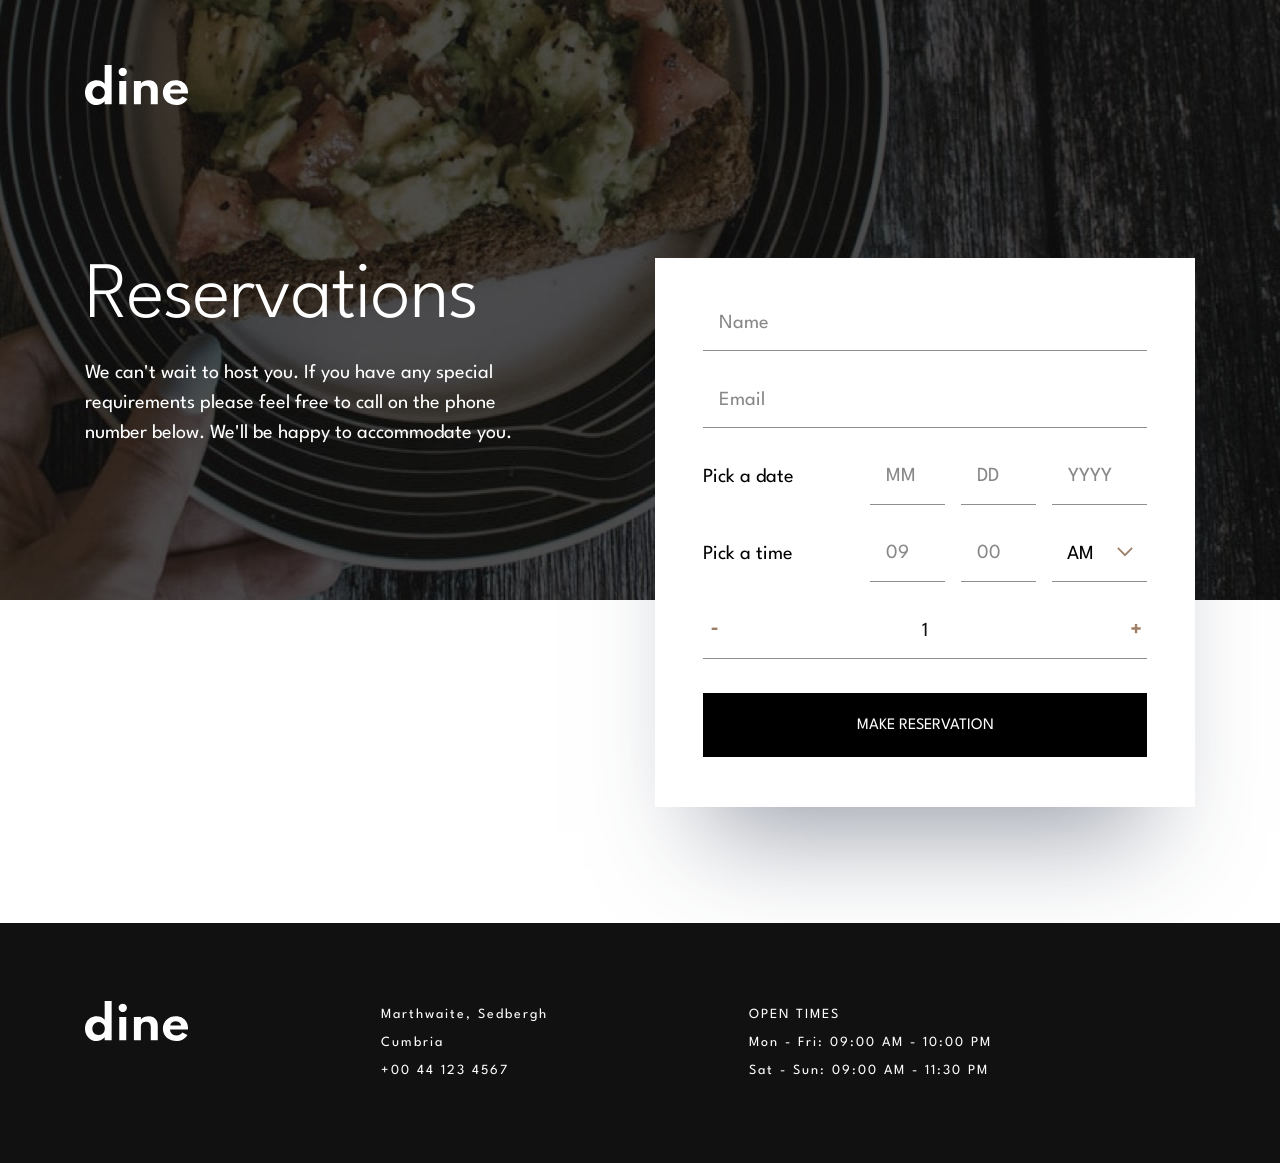
==== commit d0da1d19: "Fix styles.css path" ====
--- a/booking.html
+++ b/booking.html
@@ -10,7 +10,7 @@
         content="Experience exceptional dining in beautiful country surroundings. Enjoy locally sourced produce and a menu crafted for every occasion at Dine.">
 
     <link rel="shortcut icon" href="assets/images/favicon-32x32.png" type="image/x-icon">
-    <link rel="stylesheet" href="/assets/css/styles.css">
+    <link rel="stylesheet" href="assets/css/styles.css">
 </head>
 
 <body class="page-booking">
@@ -147,7 +147,7 @@
         </div>
     </footer>
 
-    <script src="/assets/js/main.js"></script>
+    <script src="assets/js/main.js"></script>
 </body>
 
 </html>
--- a/assets/css/styles.css
+++ b/assets/css/styles.css
@@ -42,6 +42,14 @@
 video {
     display: block;
     max-width: 100%;
+}
+
+button {
+    @media(hover: hover) {
+        &:hover {
+            cursor: pointer;
+        }
+    }
 }
 
 /* Colors */
@@ -1044,6 +1052,7 @@
 }
 
 .bookings {
+    position: relative;
     background-image: image-set(url("../images/booking/hero-bg-mobile.jpg") 1x,
             url("../images/booking/hero-bg-mobile@2x.jpg") 2x);
     background-size: contain;
@@ -1053,6 +1062,27 @@
     @media screen and (min-width: 768px) {
         background-image: image-set(url("../images/booking/hero-bg-tablet.jpg") 1x,
                 url("../images/booking/hero-bg-tablet@2x.jpg") 2x);
+
+        @media screen and (min-width: 1024px) {
+            background-image: image-set(url("../images/booking/hero-bg-desktop.jpg") 1x,
+                    url("../images/booking/hero-bg-desktop@2x.jpg") 2x);
+            background-size: 100% 600px;
+        }
+    }
+
+    &::after {
+        @media screen and (min-width: 1024px) {
+            content: "";
+            position: absolute;
+            bottom: 0;
+            left: 0;
+            z-index: -1;
+            width: 993px;
+            height: 330px;
+            background-image: url("/assets/images/patterns/pattern-curve-bottom-right.svg");
+            background-size: 100% 100%;
+            background-repeat: no-repeat;
+        }
     }
 
     .section-content-wrapper {
@@ -1067,16 +1097,31 @@
             min-height: 1035px;
             padding: 56px 0 120px 0;
             gap: 70px;
+
+            @media screen and (min-width: 1024px) {
+                min-height: 918px;
+                padding: 65px 0 116px 0;
+                gap: 153px;
+            }
         }
 
         .logo {
             @media screen and (min-width: 768px) {
                 align-self: flex-start;
                 margin-left: -59px;
+
+                @media screen and (min-width: 1024px) {
+                    margin-left: unset;
+                }
             }
         }
 
         .bookings-content-wrapper {
+            @media screen and (min-width: 1024px) {
+                display: flex;
+                justify-content: space-between;
+            }
+
             .text-wrapper {
                 margin-bottom: 130px;
                 color: var(--colors-neutral-0);
@@ -1084,14 +1129,24 @@
 
                 @media screen and (min-width: 768px) {
                     margin-bottom: 38px;
+
+                    @media screen and (min-width: 1024px) {
+                        width: 40.09%;
+                        text-align: left;
+                    }
                 }
 
                 .bookings-heading {
                     margin-bottom: 12px;
+
+                    @media screen and (min-width: 1024px) {
+                        margin-bottom: 20px;
+                    }
                 }
             }
 
             .bookings-form {
+                position: relative;
                 padding: 36px 32px;
                 display: flex;
                 flex-direction: column;
@@ -1102,6 +1157,24 @@
                 @media screen and (min-width: 768px) {
                     padding: 50px 48px;
                     gap: unset;
+
+                    @media screen and (min-width: 1024px) {
+                        width: 48.65%;
+                    }
+                }
+
+                &::after {
+                    @media screen and (min-width: 1024px) {
+                        content: "";
+                        position: absolute;
+                        bottom: -38px;
+                        left: -80px;
+                        z-index: -1;
+                        width: 160px;
+                        height: 76px;
+                        background-image: url("/assets/images/patterns/pattern-lines.svg");
+                        background-repeat: no-repeat;
+                    }
                 }
 
                 .form-field {
@@ -1118,6 +1191,16 @@
                         padding: 0 16px;
                         border: none;
                         color: var(--colors-neutral-900);
+
+                        &::-webkit-inner-spin-button,
+                        &::-webkit-outer-spin-button {
+                            -webkit-appearance: none;
+                            margin: 0;
+                        }
+
+                        &::placeholder {
+                            color: rgb(from var(--colors-neutral-900) r g b / 0.5);
+                        }
 
                         &::placeholder {
                             color: rgb(from var(--colors-neutral-900) r g b / 0.5);
@@ -1176,8 +1259,10 @@
                 fieldset {
                     position: relative;
                     border: none;
+                    max-width: 320px;
 
                     @media screen and (min-width: 768px) {
+                        max-width: 444px;
                         padding-left: 23.75%;
                     }
 
@@ -1206,6 +1291,8 @@
                     }
 
                     &:has(.form-field.error) {
+
+                        legend,
                         >.error-message {
                             display: block;
                             color: var(--colors-red-500);
@@ -1291,7 +1378,6 @@
                                 }
                             }
                         }
-
                     }
                 }
             }
